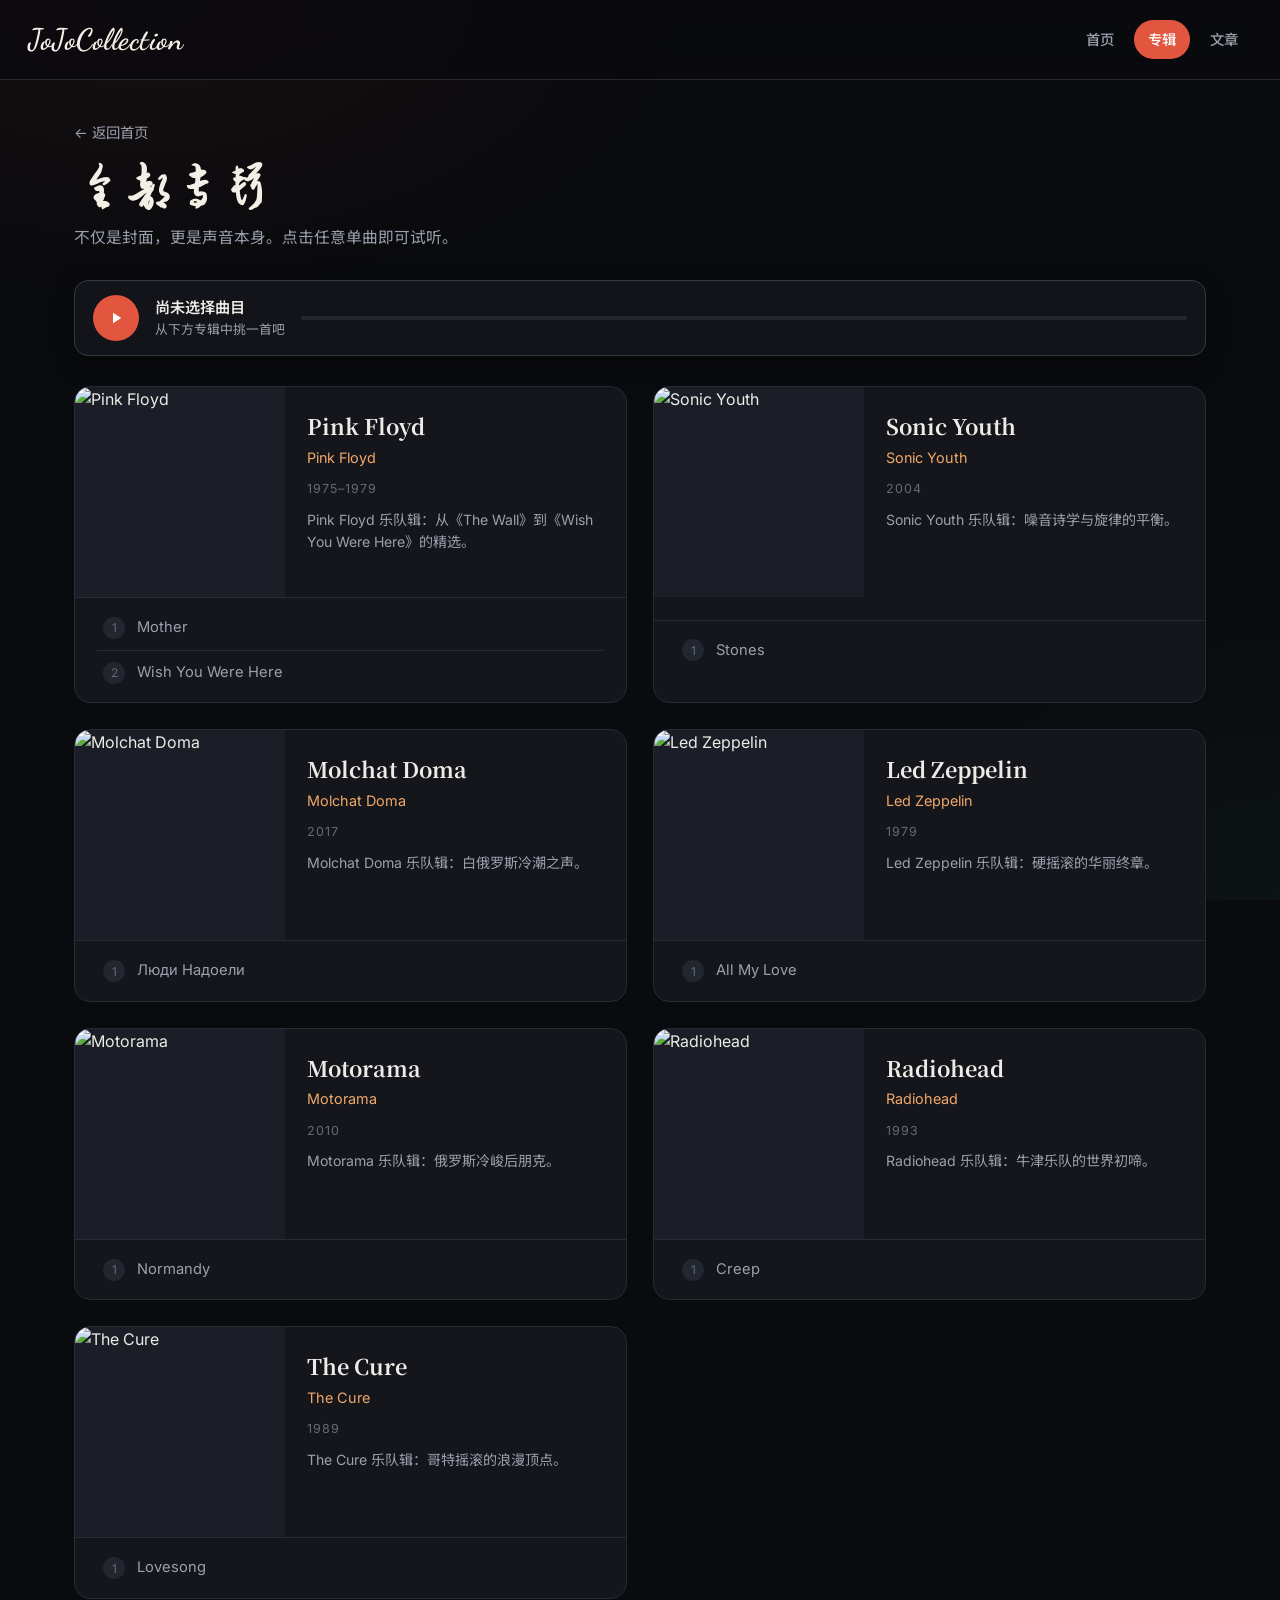
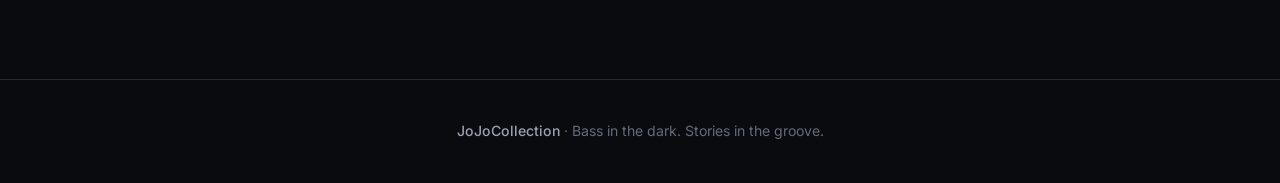
==== albums.html @ 5ac71107 "Add files via upload" ====
<!DOCTYPE html>
<html lang="zh-CN">
<head>
    <meta charset="UTF-8">
    <meta name="viewport" content="width=device-width, initial-scale=1.0">
    <meta name="referrer" content="no-referrer">
    <title>全部专辑 — JoJoCollection</title>
    <link rel="stylesheet" href="style.css">
    <link rel="preconnect" href="https://fonts.googleapis.com">
    <link rel="preconnect" href="https://fonts.gstatic.com" crossorigin>
    <link href="https://fonts.googleapis.com/css2?family=Dancing+Script:wght@700&family=Liu+Jian+Mao+Cao&family=Inter:wght@400;500;600;700&family=Noto+Sans+SC:wght@400;500;700&family=Noto+Serif+SC:wght@400;600;700&display=swap" rel="stylesheet">
</head>
<body>
    <header class="nav">
        <a href="index.html" class="nav__brand">JoJoCollection</a>
        <nav class="nav__links">
            <a href="index.html" class="nav__link">首页</a>
            <a href="albums.html" class="nav__link nav__link--accent">专辑</a>
            <a href="index.html#timeline" class="nav__link">文章</a>
        </nav>
    </header>

    <div class="page">
        <div class="page__head">
            <a class="page__back" href="index.html">← 返回首页</a>
            <h1 class="page__title">全部专辑</h1>
            <p class="page__sub">不仅是封面，更是声音本身。点击任意单曲即可试听。</p>
        </div>

        <div class="albums-page">
            <!-- 嵌入式播放条 -->
            <div class="mini-player" id="mini-player">
                <button class="mini-player__btn" id="mini-btn" aria-label="播放/暂停">
                    <svg class="ic-play" viewBox="0 0 24 24"><path d="M8 5v14l11-7z"/></svg>
                    <svg class="ic-pause" viewBox="0 0 24 24"><path d="M6 5h4v14H6zM14 5h4v14h-4z"/></svg>
                </button>
                <img class="mini-player__cover" id="mini-cover" src="" alt="" style="display:none">
                <div class="mini-player__meta">
                    <div class="mini-player__title" id="mini-title">尚未选择曲目</div>
                    <div class="mini-player__artist" id="mini-artist">从下方专辑中挑一首吧</div>
                </div>
                <div class="mini-player__bar"><div class="mini-player__fill" id="mini-fill"></div></div>
            </div>

            <div class="album-cards" id="album-cards"></div>
        </div>
    </div>

    <footer class="footer">
        <p><b>JoJoCollection</b> · Bass in the dark. Stories in the groove.</p>
    </footer>

    <audio id="audio-player" preload="auto"></audio>

    <script>
        let config = {}, vinylTracks = [];
        let currentId = null, isPlaying = false;

        document.addEventListener('DOMContentLoaded', () => {
            fetch('posts.json').then(r => r.json()).then(data => {
                config = data.config || {};
                vinylTracks = config.vinyl ? config.vinyl.tracks : [];
                renderAlbums();
                bindMiniPlayer();
            });
        });

        // 通过标题在 vinyl 曲目里找到真实 audio 地址
        function findTrackByTitle(title) {
            return vinylTracks.find(t => t.title === title) || null;
        }

        function renderAlbums() {
            const wrap = document.getElementById('album-cards');
            if (!config.albums) return;
            wrap.innerHTML = '';
            config.albums.forEach(album => {
                const card = document.createElement('div');
                card.className = 'album-card';
                const tracksHtml = album.tracks.map((name, i) => {
                    const t = findTrackByTitle(name);
                    const id = t ? t.id : '';
                    return `<div class="track" data-id="${id}" data-title="${name}">
                        <span class="track__num">${i + 1}</span>
                        <span class="track__name">${name}</span>
                        <svg class="track__play" viewBox="0 0 24 24"><path d="M8 5v14l11-7z"/></svg>
                    </div>`;
                }).join('');
                card.innerHTML = `
                    <img class="album-card__art" src="${album.cover}" alt="${album.title}">
                    <div class="album-card__body">
                        <h2 class="album-card__title">${album.title}</h2>
                        <p class="album-card__artist">${album.artist}</p>
                        <p class="album-card__year">${album.year || ''}</p>
                        <p class="album-card__desc">${album.description}</p>
                    </div>
                    <div class="tracklist">${tracksHtml}</div>`;
                // 绑定单曲点击
                card.querySelectorAll('.track').forEach(tr => {
                    tr.addEventListener('click', () => playTrack(tr.dataset.id, tr.dataset.title, album));
                });
                wrap.appendChild(card);
            });
        }

        function playTrack(id, title, album) {
            const track = vinylTracks.find(t => t.id === id);
            if (!track) return; // 找不到真实音源则忽略
            currentId = id;
            const audio = document.getElementById('audio-player');
            audio.src = track.audio;

            const cover = document.getElementById('mini-cover');
            cover.src = album.cover; cover.style.display = 'block';
            document.getElementById('mini-title').textContent = title;
            document.getElementById('mini-artist').textContent = album.artist;

            document.querySelectorAll('.track').forEach(tr =>
                tr.classList.toggle('is-current', tr.dataset.id === id));

            audio.play(); setPlaying(true);
        }

        function bindMiniPlayer() {
            document.getElementById('mini-btn').addEventListener('click', () => {
                if (!currentId) return;
                const audio = document.getElementById('audio-player');
                if (isPlaying) { audio.pause(); setPlaying(false); }
                else { audio.play(); setPlaying(true); }
            });
            const audio = document.getElementById('audio-player');
            audio.addEventListener('ended', () => setPlaying(false));
            audio.addEventListener('timeupdate', () => {
                if (audio.duration) {
                    document.getElementById('mini-fill').style.width =
                        (audio.currentTime / audio.duration * 100) + '%';
                }
            });
        }

        function setPlaying(state) {
            isPlaying = state;
            document.getElementById('mini-player').classList.toggle('is-playing', state);
        }
    </script>
</body>
</html>
---- style.css ----
/* ============================================================
   JoJoCollection — 高级专业深色设计系统
   去掉刺眼黄色，改为近黑中性底 + 低饱和暖橙红点缀
   ============================================================ */

*, *::before, *::after { margin: 0; padding: 0; box-sizing: border-box; }

:root {
  /* 底色：近黑中性，带一丝冷调，显专业 */
  --bg:            #0a0b0e;
  --bg-grad-1:     #0c0e13;
  --bg-grad-2:     #08090c;
  --surface:       #14161c;
  --surface-2:     #1b1e26;
  --surface-3:     #22262f;
  --border:        #262b34;
  --border-strong: #333a46;

  /* 文字 */
  --text:        #ecebe6;
  --text-dim:    #9aa1ad;
  --text-faint:  #646b78;

  /* 点缀色：低饱和暖橙红（rock 能量，但克制高级） */
  --accent:        #e2563f;
  --accent-2:      #f0a868;
  --accent-soft:   rgba(226, 86, 63, 0.14);
  --accent-line:   rgba(226, 86, 63, 0.45);

  /* 暗夜主题专用（文章页切换） */
  --noir:          #5eead4;

  --radius:    16px;
  --radius-sm: 10px;
  --radius-xs: 7px;
  --shadow:      0 18px 50px rgba(0,0,0,0.5);
  --shadow-sm:   0 8px 24px rgba(0,0,0,0.35);
  --maxw: 1180px;

  --font-display: 'Dancing Script', 'Liu Jian Mao Cao', cursive;
  --font-ui:      'Inter', 'Noto Sans SC', system-ui, -apple-system, sans-serif;
  --font-serif:   'Noto Serif SC', Georgia, 'Times New Roman', serif;
  --font-sans:    'Noto Sans SC', 'Inter', system-ui, sans-serif;
}

html { scroll-behavior: smooth; }

body {
  font-family: var(--font-ui);
  background: var(--bg);
  color: var(--text);
  line-height: 1.6;
  overflow-x: hidden;
  -webkit-font-smoothing: antialiased;
  text-rendering: optimizeLegibility;
}

/* 极淡噪点/光晕背景，增加质感而不抢戏 */
body::before {
  content: '';
  position: fixed; inset: 0;
  background:
    radial-gradient(900px 500px at 12% 0%, rgba(226,86,63,0.06), transparent 60%),
    radial-gradient(800px 600px at 100% 100%, rgba(95,234,212,0.04), transparent 55%);
  pointer-events: none; z-index: 0;
}

img { display: block; max-width: 100%; }
a { color: inherit; text-decoration: none; }
button { font-family: inherit; cursor: pointer; }

.wrap { width: 100%; max-width: var(--maxw); margin: 0 auto; padding: 0 24px; }

/* ============================================================
   导航
   ============================================================ */
.nav {
  position: sticky; top: 0; z-index: 100;
  display: flex; align-items: center; justify-content: space-between;
  padding: 16px 28px;
  background: rgba(10,11,14,0.72);
  backdrop-filter: blur(14px);
  border-bottom: 1px solid var(--border);
}
.nav__brand {
  font-family: var(--font-display);
  font-size: 1.85rem; font-weight: 700;
  letter-spacing: 0.5px;
  color: #f3efe6;
  text-shadow: 0 1px 0 rgba(0,0,0,.35);
}
.nav__links { display: flex; gap: 6px; align-items: center; }
.nav__link {
  padding: 8px 14px; border-radius: 999px;
  color: var(--text-dim); font-size: 0.9rem; font-weight: 500;
  transition: color .25s, background .25s;
}
.nav__link:hover { color: var(--text); background: var(--surface); }
.nav__link--accent {
  color: #fff; background: var(--accent);
}
.nav__link--accent:hover { background: #c8462f; color: #fff; }

/* ============================================================
   通用按钮
   ============================================================ */
.btn {
  display: inline-flex; align-items: center; gap: 8px;
  padding: 11px 20px; border-radius: 999px;
  border: 1px solid var(--border-strong);
  background: var(--surface-2); color: var(--text);
  font-size: 0.92rem; font-weight: 500;
  transition: transform .2s, border-color .25s, background .25s;
}
.btn:hover { transform: translateY(-2px); border-color: var(--accent); }
.btn--ghost { background: transparent; }
.btn--accent { background: var(--accent); border-color: var(--accent); color: #fff; }
.btn--accent:hover { background: #c8462f; }

/* ============================================================
   HERO — 耳机圆形播放键 + 文案
   ============================================================ */
.hero {
  position: relative; z-index: 1;
  padding: 70px 24px 40px;
  max-width: var(--maxw); margin: 0 auto;
}
.hero__callout {
  display: flex; align-items: center; gap: 36px;
  flex-wrap: wrap;
  padding: 30px 34px;
  background: linear-gradient(135deg, var(--surface) 0%, var(--bg-grad-1) 100%);
  border: 1px solid var(--border);
  border-radius: 22px;
  box-shadow: var(--shadow);
}

.hero__text { flex: 1 1 360px; min-width: 280px; }
.hero__eyebrow {
  font-size: 0.72rem; letter-spacing: 3px; text-transform: uppercase;
  color: var(--accent); font-weight: 600; margin-bottom: 12px;
}
.hero__headline {
  font-family: var(--font-serif);
  font-size: clamp(1.5rem, 3.4vw, 2.4rem);
  line-height: 1.25; font-weight: 700; color: var(--text);
  margin-bottom: 14px;
}
.hero__now {
  font-size: 0.92rem; color: var(--text-dim);
}
.hero__now b { color: var(--text); font-weight: 600; }

/* ============================================================
   舞台：咬合齿轮（大齿轮内圈封面 + 被带动的小齿轮）+ 当前曲目
   ============================================================ */
.stage {
  display: flex; flex-direction: column; align-items: center; gap: 30px;
  margin-top: 48px;
}
.gear-wrap {
  position: relative; width: 300px; height: 300px; flex: 0 0 auto;
  cursor: pointer;
}
.gear { position: absolute; overflow: visible; }
.gear--main { inset: 0; width: 100%; height: 100%; }
.gear--mini {
  right: -40px; bottom: -40px; width: 110px; height: 110px;
  filter: drop-shadow(0 8px 18px rgba(0,0,0,.5));
}
.gear__disk { fill: #16171c; stroke: #2b2d35; stroke-width: 2; }
.gear__teeth { fill: #1d1f26; stroke: var(--accent); stroke-width: 2.5; stroke-linejoin: round; }
.gear__rim { fill: #0e0f12; stroke: #2b2d35; stroke-width: 1.5; }
.gear__cover {
  position: absolute; top: 50%; left: 50%; transform: translate(-50%,-50%);
  width: 196px; height: 196px; border-radius: 50%; object-fit: cover;
  box-shadow: inset 0 0 14px rgba(0,0,0,.65), 0 0 0 3px #141518, 0 0 0 5px #2b2d35;
  pointer-events: none;
  background: var(--surface-2);
}
.gear--main.is-spinning { animation: spin 9s linear infinite; }
.gear--mini.is-spinning { animation: spin-rev 6s linear infinite; }
@keyframes spin { to { transform: rotate(360deg); } }
@keyframes spin-rev { to { transform: rotate(-360deg); } }

.stage__controls { display: flex; align-items: center; gap: 18px; max-width: 460px; }
.play-mini {
  flex: 0 0 auto; width: 54px; height: 54px; border-radius: 50%;
  border: 1px solid var(--border-strong); background: var(--surface);
  color: var(--accent); display: grid; place-items: center; cursor: pointer;
  transition: transform .2s, box-shadow .2s, background .2s;
}
.play-mini:hover { transform: scale(1.05); box-shadow: 0 8px 22px rgba(226,86,63,.22); }
.play-mini svg { width: 20px; height: 20px; fill: currentColor; }
.play-mini.is-playing { box-shadow: 0 0 0 4px var(--accent-soft); }
.play-mini .icon-pause { display: none; }
.play-mini.is-playing .icon-play { display: none; }
.play-mini.is-playing .icon-pause { display: block; }

.stage__info { min-width: 0; }
.stage__label { font-size: 0.72rem; letter-spacing: 2px; text-transform: uppercase; color: var(--text-faint); margin-bottom: 8px; }
.stage__title { font-family: var(--font-serif); font-size: 1.7rem; font-weight: 700; margin-bottom: 6px; }
.stage__artist { color: var(--accent-2); font-size: 1rem; margin-bottom: 18px; }
.stage__meta { font-size: 0.85rem; color: var(--text-dim); }

/* ============================================================
   专辑缩略图条
   ============================================================ */
.album-strip { margin-top: 56px; }
.section-head { display: flex; align-items: baseline; justify-content: space-between; margin-bottom: 22px; flex-wrap: wrap; gap: 12px; }
.section-title {
  font-family: var(--font-display);
  font-size: 2.4rem; font-weight: 700;
  color: #f3efe6;
  text-shadow: 0 1px 0 rgba(0,0,0,.35);
}
.section-sub { color: var(--text-dim); font-size: 0.9rem; }

.album-grid {
  display: grid; grid-template-columns: repeat(4, 1fr); gap: 16px;
}
@media (min-width: 720px) { .album-grid { grid-template-columns: repeat(8, 1fr); } }
.album-thumb {
  position: relative; aspect-ratio: 1; border-radius: var(--radius-sm);
  overflow: hidden; cursor: pointer; border: 1px solid var(--border);
  background: var(--surface-2);
  transition: transform .25s, border-color .25s, box-shadow .25s;
}
.album-thumb img { width: 100%; height: 100%; object-fit: cover; transition: transform .4s; }
.album-thumb:hover { transform: translateY(-4px); border-color: var(--accent); box-shadow: var(--shadow-sm); }
.album-thumb:hover img { transform: scale(1.06); }
.album-thumb.is-active { border-color: var(--accent); box-shadow: 0 0 0 2px var(--accent-soft), 0 10px 26px rgba(226,86,63,.3); }
.album-thumb.is-active::after {
  content: '♪'; position: absolute; top: 6px; left: 8px;
  color: var(--accent); font-size: 0.9rem; text-shadow: 0 1px 3px #000;
}
.more-link {
  display: flex; align-items: center; justify-content: flex-end; gap: 8px; width: 100%;
  margin-top: 22px;
  color: var(--accent); font-weight: 600; font-size: 0.95rem;
  transition: gap .2s;
}
.more-link:hover { gap: 14px; }

/* ============================================================
   合集 Bento
   ============================================================ */
.collections { position: relative; z-index: 1; padding: 80px 24px; max-width: var(--maxw); margin: 0 auto; }
.bento {
  display: grid; grid-template-columns: repeat(2, 1fr);
  grid-auto-rows: 190px; gap: 16px; grid-auto-flow: dense;
}
@media (min-width: 760px) { .bento { grid-template-columns: repeat(4, 1fr); grid-auto-rows: 240px; } }
.bento__item {
  position: relative; border-radius: var(--radius); overflow: hidden;
  cursor: pointer; border: 1px solid var(--border); background: var(--surface);
  transition: transform .3s, border-color .3s, box-shadow .3s;
}
.bento__item:hover { transform: translateY(-5px); border-color: var(--accent); box-shadow: var(--shadow); }
.bento__item.is-wide { grid-column: span 2; }
.bento__item.is-tall { grid-row: span 2; }
.bento__cover { width: 100%; height: 100%; object-fit: cover; transition: transform .6s; background: var(--surface-2); }
.bento__item:hover .bento__cover { transform: scale(1.08); }
.bento__overlay {
  position: absolute; inset: 0; display: flex; flex-direction: column; justify-content: flex-end;
  padding: 20px; background: linear-gradient(180deg, transparent 30%, rgba(0,0,0,.82));
}
.bento__title { font-family: var(--font-serif); font-size: 1.25rem; font-weight: 700; margin-bottom: 4px; }
.bento__desc { font-size: 0.85rem; color: var(--text-dim); line-height: 1.45; }

/* ============================================================
   时间流
   ============================================================ */
.timeline { position: relative; z-index: 1; padding: 20px 24px 90px; max-width: var(--maxw); margin: 0 auto; }
.timeline__bar { display: flex; align-items: center; gap: 10px; flex-wrap: wrap; }
.sort { display: inline-flex; border: 1px solid var(--border); border-radius: 999px; overflow: hidden; }
.sort button {
  padding: 8px 16px; background: transparent; border: none; color: var(--text-dim);
  font-size: 0.85rem; transition: background .2s, color .2s;
}
.sort button.is-active { background: var(--accent); color: #fff; }
.timeline__list { margin-top: 26px; display: flex; flex-direction: column; gap: 14px; }
.tl-card {
  display: grid; grid-template-columns: 120px 1fr; gap: 20px; align-items: center;
  background: var(--surface); border: 1px solid var(--border); border-left: 3px solid var(--accent);
  border-radius: var(--radius-sm); padding: 18px 22px; cursor: pointer;
  transition: transform .25s, background .25s, border-color .25s;
}
.tl-card:hover { transform: translateX(6px); background: var(--surface-2); border-left-color: var(--accent-2); }
.tl-card__cover { width: 120px; height: 80px; object-fit: cover; border-radius: var(--radius-xs); background: var(--surface-2); }
.tl-card__date { font-size: 0.78rem; color: var(--accent); margin-bottom: 6px; letter-spacing: .5px; }
.tl-card__title { font-family: var(--font-serif); font-size: 1.12rem; font-weight: 700; margin-bottom: 6px; line-height: 1.35; }
.tl-card__excerpt { font-size: 0.88rem; color: var(--text-dim); line-height: 1.55;
  display: -webkit-box; -webkit-line-clamp: 2; -webkit-box-orient: vertical; overflow: hidden; }
@media (max-width: 600px) {
  .tl-card { grid-template-columns: 1fr; }
  .tl-card__cover { width: 100%; height: 150px; }
}

/* ============================================================
   页脚
   ============================================================ */
.footer {
  position: relative; z-index: 1; text-align: center; padding: 40px 24px;
  border-top: 1px solid var(--border); color: var(--text-faint); font-size: 0.88rem;
}
.footer b { color: var(--text-dim); font-weight: 500; }

/* ============================================================
   通用页面外壳（专辑页 / 文章页）
   ============================================================ */
.page { position: relative; z-index: 1; min-height: 100vh; }
.page__head { max-width: var(--maxw); margin: 0 auto; padding: 40px 24px 10px; }
.page__back {
  display: inline-flex; align-items: center; gap: 8px; color: var(--text-dim);
  font-size: 0.9rem; margin-bottom: 18px; transition: color .2s, gap .2s;
}
.page__back:hover { color: var(--accent); gap: 12px; }
.page__title {
  font-family: var(--font-display); font-size: 3rem; font-weight: 700; line-height: 1.1;
  color: #f3efe6;
  text-shadow: 0 1px 0 rgba(0,0,0,.35);
}
.page__sub { color: var(--text-dim); margin-top: 10px; font-size: 0.98rem; max-width: 640px; }

/* ============================================================
   专辑页
   ============================================================ */
.albums-page { max-width: var(--maxw); margin: 0 auto; padding: 20px 24px 80px; }
/* 嵌入式播放条 */
.mini-player {
  position: sticky; top: 76px; z-index: 50;
  display: flex; align-items: center; gap: 16px;
  padding: 14px 18px; margin-bottom: 30px;
  background: rgba(20,22,28,0.9); backdrop-filter: blur(12px);
  border: 1px solid var(--border-strong); border-radius: 14px; box-shadow: var(--shadow-sm);
}
.mini-player__btn {
  width: 46px; height: 46px; flex: 0 0 auto; border-radius: 50%; border: none;
  background: var(--accent); color: #fff; display: grid; place-items: center; transition: transform .2s, background .2s;
}
.mini-player__btn:hover { transform: scale(1.06); background: #c8462f; }
.mini-player__btn svg { width: 18px; height: 18px; fill: #fff; }
.mini-player.is-playing .mini-player__btn .ic-play { display: none; }
.mini-player:not(.is-playing) .mini-player__btn .ic-pause { display: none; }
.mini-player__cover { width: 46px; height: 46px; border-radius: 8px; object-fit: cover; flex: 0 0 auto; background: var(--surface-2); }
.mini-player__meta { min-width: 0; }
.mini-player__title { font-weight: 600; font-size: 0.95rem; white-space: nowrap; overflow: hidden; text-overflow: ellipsis; }
.mini-player__artist { font-size: 0.8rem; color: var(--text-dim); }
.mini-player__bar { flex: 1; height: 4px; border-radius: 4px; background: var(--surface-3); overflow: hidden; min-width: 60px; }
.mini-player__fill { height: 100%; width: 0; background: var(--accent); transition: width .15s linear; }
.mini-player__empty { color: var(--text-faint); font-size: 0.9rem; }

.album-cards { display: grid; grid-template-columns: 1fr; gap: 26px; }
@media (min-width: 760px) { .album-cards { grid-template-columns: repeat(2, 1fr); } }
.album-card {
  display: grid; grid-template-columns: 210px 1fr; gap: 0; align-items: start;
  grid-template-areas:
    "cover body"
    "tracks tracks";
  background: var(--surface); border: 1px solid var(--border); border-radius: var(--radius); overflow: hidden;
  transition: border-color .3s, transform .3s, box-shadow .3s;
}
.album-card:hover { border-color: var(--accent); transform: translateY(-3px); box-shadow: var(--shadow-sm); }
@media (max-width: 560px) { .album-card { grid-template-columns: 1fr; grid-template-areas: "cover" "body" "tracks"; } }
.album-card__art { grid-area: cover; width: 210px; height: 210px; aspect-ratio: 1; object-fit: cover; background: var(--surface-2); }
.album-card__body { grid-area: body; padding: 22px; display: flex; flex-direction: column; }
.album-card__title { font-family: var(--font-serif); font-size: 1.35rem; font-weight: 700; }
.album-card__artist { color: var(--accent-2); font-size: 0.9rem; margin: 2px 0 10px; }
.album-card__year { font-size: 0.78rem; color: var(--text-faint); margin-bottom: 10px; letter-spacing: 1px; }
.album-card__desc { font-size: 0.88rem; color: var(--text-dim); line-height: 1.55; margin-bottom: 16px; }
.tracklist { grid-area: tracks; border-top: 1px solid var(--border); padding: 8px 22px; }
.track {
  display: flex; align-items: center; gap: 12px; padding: 10px 6px;
  border-bottom: 1px solid var(--border); cursor: pointer;
  transition: background .2s, padding-left .2s; color: var(--text-dim);
}
.track:last-child { border-bottom: none; }
.track:hover { background: var(--surface-2); padding-left: 12px; color: var(--text); }
.track.is-current { color: var(--text); }
.track__num { width: 22px; height: 22px; flex: 0 0 auto; border-radius: 50%; display: grid; place-items: center;
  background: var(--surface-3); font-size: 0.75rem; color: var(--text-faint); }
.track.is-current .track__num { background: var(--accent); color: #fff; }
.track__name { flex: 1; font-size: 0.92rem; }
.track__play { width: 16px; height: 16px; fill: var(--accent); opacity: 0; transition: opacity .2s; }
.track:hover .track__play { opacity: 1; }

/* ============================================================
   文章页
   ============================================================ */
.article-page { max-width: 820px; margin: 0 auto; padding: 30px 24px 100px; }
.article-cover { width: 100%; height: 360px; object-fit: cover; border-radius: var(--radius); margin-bottom: 26px; box-shadow: var(--shadow-sm); background: var(--surface-2); }
.article-title { font-family: var(--font-serif); font-size: clamp(1.8rem, 4vw, 2.6rem); line-height: 1.25; font-weight: 700; margin-bottom: 16px; }
.article-meta { display: flex; align-items: center; gap: 14px; flex-wrap: wrap; color: var(--text-dim); font-size: 0.88rem; margin-bottom: 22px; }
.article-tags { display: flex; gap: 8px; flex-wrap: wrap; }
.tag { background: var(--surface-2); border: 1px solid var(--border); padding: 4px 12px; border-radius: 999px; font-size: 0.78rem; color: var(--text-dim); }

/* 排版风格切换下拉 */
.style-switch { position: relative; margin: 0 0 30px auto; width: max-content; }
.style-switch__btn {
  display: inline-flex; align-items: center; gap: 10px;
  padding: 10px 16px; border-radius: 999px; border: 1px solid var(--border-strong);
  background: var(--surface); color: var(--text); font-size: 0.88rem; transition: border-color .2s;
}
.style-switch__btn:hover { border-color: var(--accent); }
.style-switch__btn svg { width: 16px; height: 16px; stroke: var(--text-dim); fill: none; stroke-width: 1.6; }
.style-switch__menu {
  position: absolute; right: 0; top: calc(100% + 8px); z-index: 30;
  min-width: 220px; background: var(--surface); border: 1px solid var(--border-strong);
  border-radius: 14px; padding: 8px; box-shadow: var(--shadow); display: none;
}
.style-switch.is-open .style-switch__menu { display: block; }
.style-switch__opt {
  display: flex; align-items: center; gap: 12px; width: 100%; text-align: left;
  padding: 11px 12px; border-radius: 10px; border: none; background: transparent; color: var(--text); font-size: 0.9rem;
  transition: background .2s;
}
.style-switch__opt:hover { background: var(--surface-2); }
.style-switch__opt.is-active { color: var(--accent); }
.style-switch__opt small { display: block; color: var(--text-faint); font-size: 0.74rem; margin-top: 2px; }
.style-switch__swatch { width: 26px; height: 26px; border-radius: 7px; flex: 0 0 auto; border: 1px solid var(--border); }

/* 文章正文基座 */
.article-body { font-family: var(--font-serif); }
.article-body > * { margin-bottom: 1.25em; }
.article-body h1, .article-body h2, .article-body h3 { font-family: var(--font-serif); font-weight: 700; line-height: 1.3; }
.article-body h1 { font-size: 1.9rem; margin-top: 2em; }
.article-body h2 { font-size: 1.5rem; margin-top: 1.8em; }
.article-body h3 { font-size: 1.2rem; margin-top: 1.5em; }
.article-body p { line-height: 1.9; }
.article-body a { color: var(--accent); text-decoration: underline; text-underline-offset: 3px; }
.article-body img { border-radius: 12px; margin: 1.5em 0; box-shadow: var(--shadow-sm); }
.article-body blockquote {
  border-left: 3px solid var(--accent); padding: 6px 0 6px 20px; margin: 1.6em 0;
  color: var(--text-dim); font-style: italic; background: var(--accent-soft); border-radius: 0 10px 10px 0;
}
.article-body ul, .article-body ol { padding-left: 1.6em; line-height: 1.8; }
.article-body li { margin-bottom: 0.5em; }
.article-body hr { border: none; border-top: 1px solid var(--border); margin: 2em 0; }
.article-body code { font-family: 'JetBrains Mono', ui-monospace, monospace; background: var(--surface-2);
  padding: 0.15em 0.45em; border-radius: 6px; font-size: 0.86em; color: var(--accent-2); }
.article-body pre { background: #0d0f13; border: 1px solid var(--border); border-radius: 12px; padding: 18px; overflow-x: auto; }
.article-body pre code { background: none; padding: 0; color: #cdd3df; }
.article-body table { width: 100%; border-collapse: collapse; font-size: 0.92rem; }
.article-body th, .article-body td { border: 1px solid var(--border); padding: 10px 12px; text-align: left; }
.article-body th { background: var(--surface-2); font-weight: 600; }
.article-body strong { color: var(--text); }

/* ---- 主题 1：经典 Classic ---- */
.md-classic { font-size: 1.06rem; color: var(--text); }
.md-classic h1, .md-classic h2 { color: var(--accent); }
.md-classic h3 { color: var(--text); }
.md-classic blockquote { border-left-color: var(--accent); }

/* ---- 主题 2：暗夜 Noir ---- */
.md-noir { --accent: var(--noir); font-size: 1.06rem; color: #dfe7e6; }
.md-noir h1, .md-noir h2, .md-noir h3 { color: var(--noir); text-shadow: 0 0 18px rgba(95,234,212,0.35); }
.md-noir a { color: var(--noir); }
.md-noir blockquote { border-left-color: var(--noir); background: rgba(95,234,212,0.08); }
.md-noir code { color: var(--noir); }
.md-noir strong { color: #fff; }

/* ---- 主题 3：杂志 Magazine ---- */
.md-magazine { font-size: 1.08rem; color: #e7e4dd; }
.md-magazine > p:first-of-type::first-letter {
  float: left; font-family: var(--font-display); font-size: 4.2rem; line-height: 0.8;
  padding: 6px 14px 0 0; color: var(--accent); font-weight: 700;
}
.md-magazine h2 { text-align: center; color: var(--accent); position: relative; padding-bottom: 14px; }
.md-magazine h2::after { content: ''; position: absolute; left: 50%; bottom: 0; transform: translateX(-50%);
  width: 60px; height: 3px; background: var(--accent); border-radius: 3px; }
.md-magazine blockquote { font-size: 1.18rem; text-align: center; border: none; background: none; padding: 1em 0; color: var(--text); }
.md-magazine blockquote::before { content: '“'; display: block; font-family: var(--font-display); font-size: 3rem; color: var(--accent); line-height: 0.5; }

/* ---- 主题 4：极简 Minimal ---- */
.md-minimal { font-family: var(--font-sans); font-size: 1.02rem; color: #d7d9de; line-height: 1.85; }
.md-minimal h1, .md-minimal h2, .md-minimal h3 { color: #f3f4f6; font-weight: 600; letter-spacing: 0.2px; }
.md-minimal h2 { border-bottom: 1px solid var(--border); padding-bottom: 0.4em; }
.md-minimal a { color: var(--text); text-decoration: underline; }
.md-minimal blockquote { border-left: 2px solid var(--border-strong); background: none; color: var(--text-dim); font-style: normal; }
.md-minimal code { color: var(--text-dim); }

/* ============================================================
   文内自定义音频播放器
   ============================================================ */
.audio-player {
  display: flex; align-items: center; gap: 14px;
  padding: 14px 16px; margin: 1.6em 0;
  background: var(--surface); border: 1px solid var(--border); border-radius: 14px;
}
.audio-player__btn {
  width: 44px; height: 44px; flex: 0 0 auto; border-radius: 50%; border: none;
  background: var(--accent); color: #fff; display: grid; place-items: center; transition: transform .2s, background .2s;
}
.audio-player__btn:hover { transform: scale(1.05); background: #c8462f; }
.audio-player__btn svg { width: 16px; height: 16px; fill: #fff; }
.audio-player.is-playing .audio-player__btn .ic-play { display: none; }
.audio-player:not(.is-playing) .audio-player__btn .ic-pause { display: none; }
.audio-player__main { flex: 1; min-width: 0; }
.audio-player__title { font-size: 0.85rem; color: var(--text-dim); margin-bottom: 8px; white-space: nowrap; overflow: hidden; text-overflow: ellipsis; }
.audio-player__bar { height: 5px; border-radius: 5px; background: var(--surface-3); cursor: pointer; position: relative; }
.audio-player__fill { height: 100%; width: 0; border-radius: 5px; background: linear-gradient(90deg, var(--accent), var(--accent-2)); }
.audio-player__time { font-size: 0.76rem; color: var(--text-faint); margin-top: 6px; font-variant-numeric: tabular-nums; }

/* 修复：兜底原生 audio（无 controls 时隐藏） */
article-body audio, .article-body audio { /* 被 JS 替换为自定义控件 */ }

/* ============================================================
   响应式
   ============================================================ */
@media (max-width: 640px) {
  .hero__callout { flex-direction: column; text-align: center; gap: 22px; padding: 26px; }
  .hero__text { text-align: center; }
  .stage { gap: 28px; }
  .gear-wrap { width: 230px; height: 230px; }
  .gear__cover { width: 150px; height: 150px; }
  .gear--mini { width: 78px; height: 78px; right: -27px; bottom: -27px; }
  .page__title { font-size: 2.2rem; }
  .album-card__art { width: 100%; height: auto; }
}
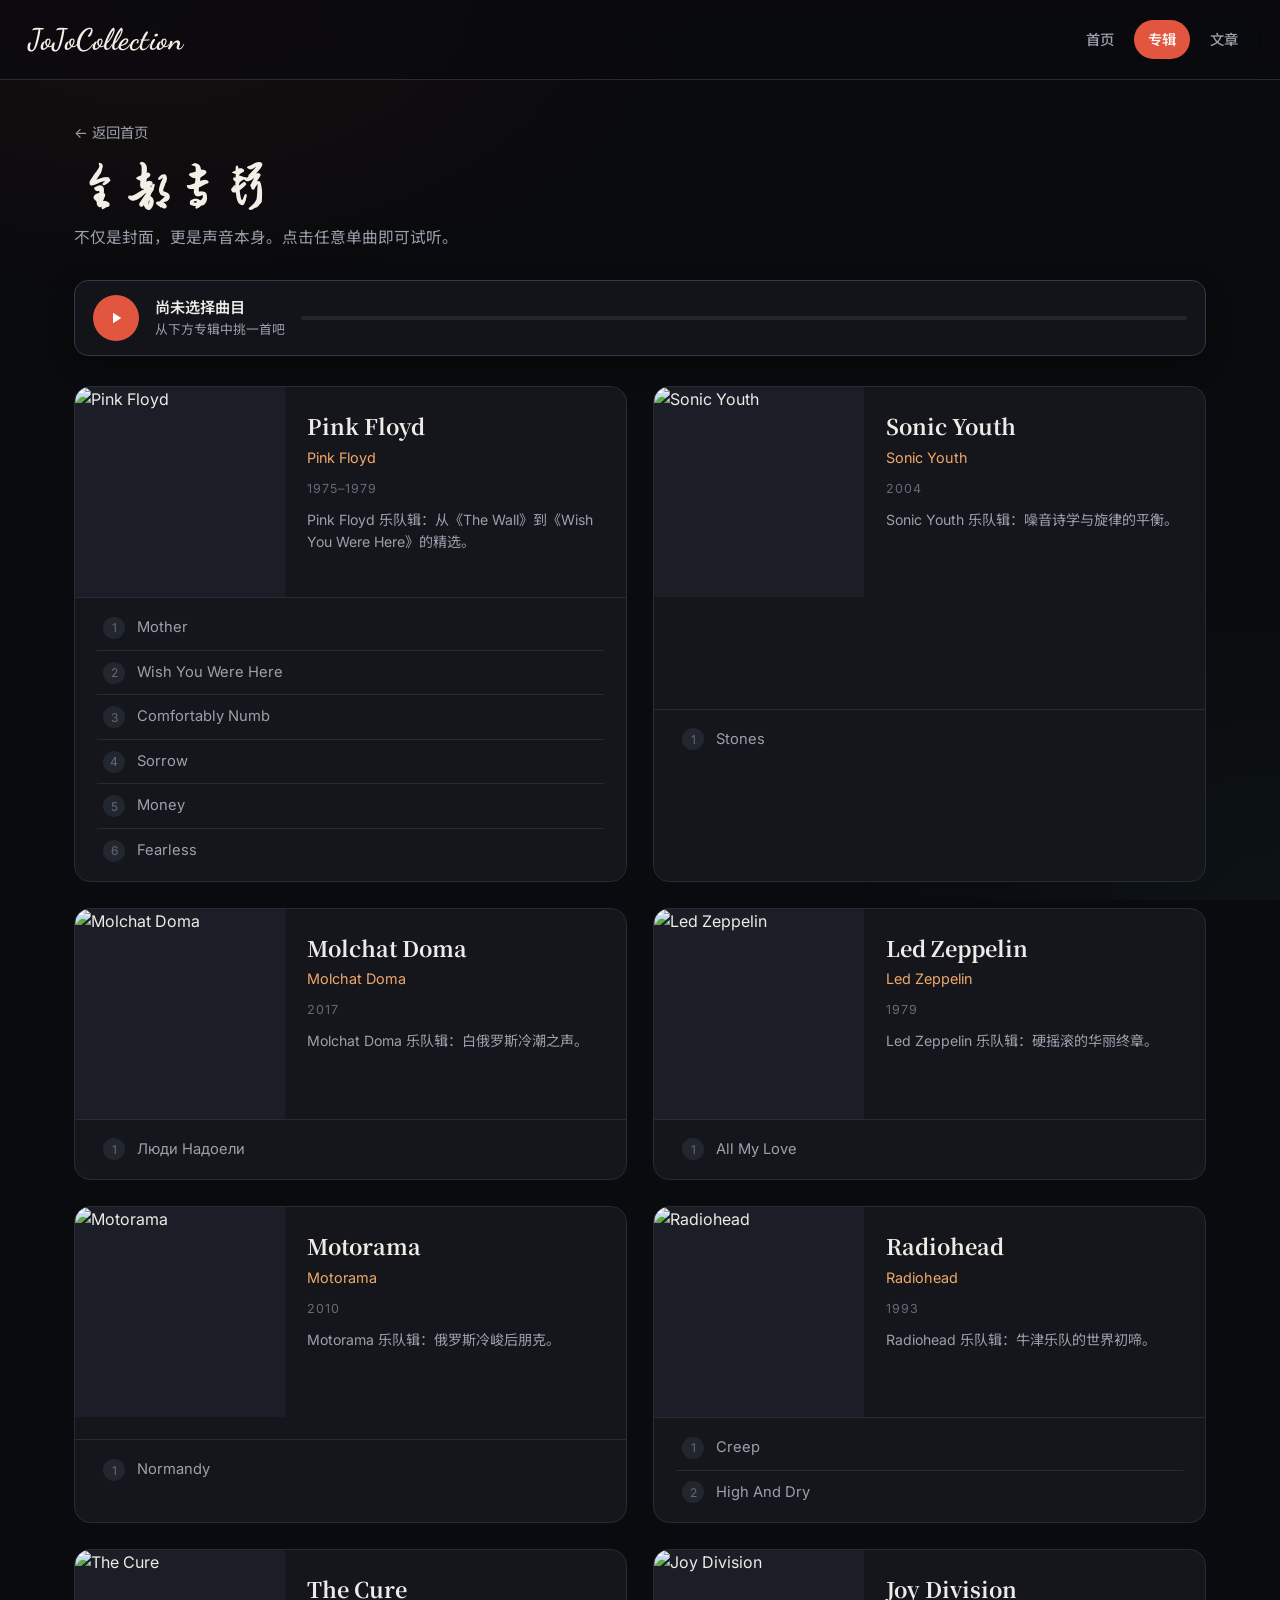
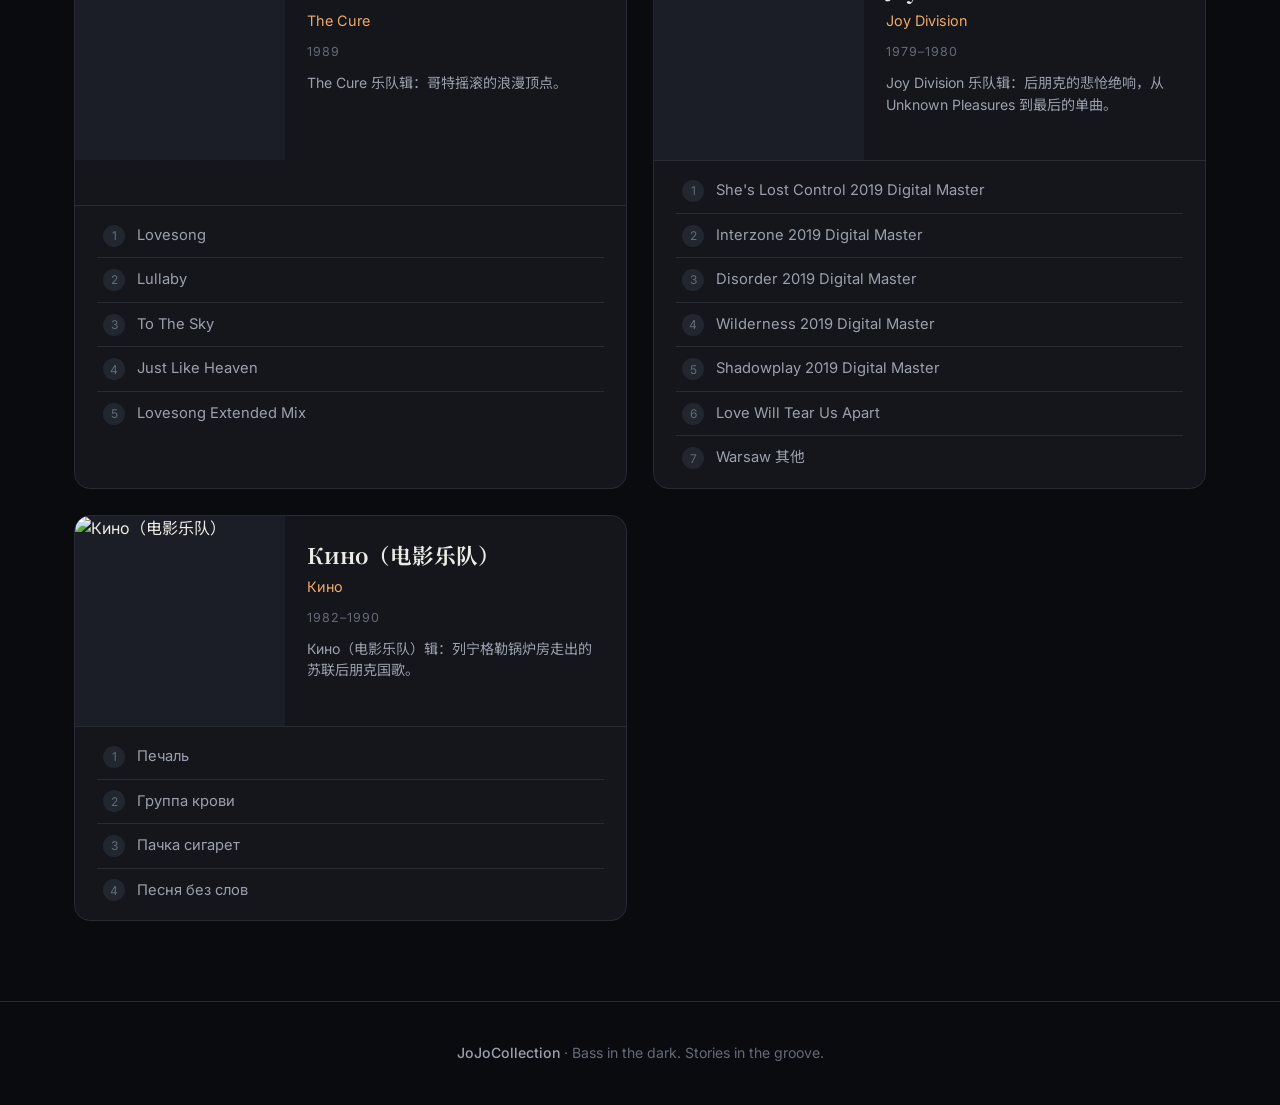
==== commit 5e85abe1: "Add files via upload" ====
--- a/albums.html
+++ b/albums.html
@@ -87,7 +87,9 @@
                     </div>`;
                 }).join('');
                 card.innerHTML = `
-                    <img class="album-card__art" src="${album.cover}" alt="${album.title}">
+                    <div class="album-card__cover">
+                        <img class="album-card__art" src="${album.cover}" alt="${album.title}">
+                    </div>
                     <div class="album-card__body">
                         <h2 class="album-card__title">${album.title}</h2>
                         <p class="album-card__artist">${album.artist}</p>
--- a/style.css
+++ b/style.css
@@ -30,6 +30,10 @@
   /* 暗夜主题专用（文章页切换） */
   --noir:          #5eead4;
 
+  /* 蓝色（文章时间流悬浮高亮） */
+  --blue:        #5b9dff;
+  --blue-soft:   rgba(91, 157, 255, 0.16);
+
   --radius:    16px;
   --radius-sm: 10px;
   --radius-xs: 7px;
@@ -137,17 +141,17 @@
 
 .hero__text { flex: 1 1 360px; min-width: 280px; }
 .hero__eyebrow {
-  font-size: 0.72rem; letter-spacing: 3px; text-transform: uppercase;
-  color: var(--accent); font-weight: 600; margin-bottom: 12px;
+  font-size: 0.68rem; letter-spacing: 3px; text-transform: uppercase;
+  color: var(--accent); font-weight: 600; margin-bottom: 10px;
 }
 .hero__headline {
   font-family: var(--font-serif);
-  font-size: clamp(1.5rem, 3.4vw, 2.4rem);
+  font-size: clamp(1.4rem, 3vw, 2.1rem);
   line-height: 1.25; font-weight: 700; color: var(--text);
-  margin-bottom: 14px;
+  margin-bottom: 12px;
 }
 .hero__now {
-  font-size: 0.92rem; color: var(--text-dim);
+  font-size: 0.86rem; color: var(--text-dim);
 }
 .hero__now b { color: var(--text); font-weight: 600; }
 
@@ -168,9 +172,16 @@
   right: -40px; bottom: -40px; width: 110px; height: 110px;
   filter: drop-shadow(0 8px 18px rgba(0,0,0,.5));
 }
-.gear__disk { fill: #16171c; stroke: #2b2d35; stroke-width: 2; }
+.gear__disk { fill: #16171c; stroke: none; }
 .gear__teeth { fill: #1d1f26; stroke: var(--accent); stroke-width: 2.5; stroke-linejoin: round; }
 .gear__rim { fill: #0e0f12; stroke: #2b2d35; stroke-width: 1.5; }
+.gear__hole {
+  position: absolute; top: 50%; left: 50%; transform: translate(-50%,-50%);
+  width: 18px; height: 18px; border-radius: 50%;
+  background: radial-gradient(circle at 50% 45%, #0a0b0e 0%, #14161c 72%);
+  box-shadow: inset 0 0 3px rgba(0,0,0,.9), 0 0 0 1.5px #2b2d35;
+  pointer-events: none; z-index: 3;
+}
 .gear__cover {
   position: absolute; top: 50%; left: 50%; transform: translate(-50%,-50%);
   width: 196px; height: 196px; border-radius: 50%; object-fit: cover;
@@ -247,19 +258,19 @@
    ============================================================ */
 .collections { position: relative; z-index: 1; padding: 80px 24px; max-width: var(--maxw); margin: 0 auto; }
 .bento {
-  display: grid; grid-template-columns: repeat(2, 1fr);
-  grid-auto-rows: 190px; gap: 16px; grid-auto-flow: dense;
-}
-@media (min-width: 760px) { .bento { grid-template-columns: repeat(4, 1fr); grid-auto-rows: 240px; } }
+  column-count: 2; column-gap: 16px;
+}
+@media (min-width: 1400px) { .bento { column-count: 3; } }
 .bento__item {
   position: relative; border-radius: var(--radius); overflow: hidden;
   cursor: pointer; border: 1px solid var(--border); background: var(--surface);
+  break-inside: avoid; margin-bottom: 16px;
   transition: transform .3s, border-color .3s, box-shadow .3s;
 }
 .bento__item:hover { transform: translateY(-5px); border-color: var(--accent); box-shadow: var(--shadow); }
-.bento__item.is-wide { grid-column: span 2; }
-.bento__item.is-tall { grid-row: span 2; }
-.bento__cover { width: 100%; height: 100%; object-fit: cover; transition: transform .6s; background: var(--surface-2); }
+.bento__item.is-tall .bento__cover { aspect-ratio: 3 / 4; }
+.bento__item.is-wide .bento__cover { aspect-ratio: 4 / 3; }
+.bento__cover { width: 100%; height: auto; display: block; aspect-ratio: 1 / 1; object-fit: cover; transition: transform .6s; background: var(--surface-2); }
 .bento__item:hover .bento__cover { transform: scale(1.08); }
 .bento__overlay {
   position: absolute; inset: 0; display: flex; flex-direction: column; justify-content: flex-end;
@@ -286,7 +297,8 @@
   border-radius: var(--radius-sm); padding: 18px 22px; cursor: pointer;
   transition: transform .25s, background .25s, border-color .25s;
 }
-.tl-card:hover { transform: translateX(6px); background: var(--surface-2); border-left-color: var(--accent-2); }
+.tl-card:hover { transform: translateX(6px); background: var(--surface-2); border-left-color: var(--blue); box-shadow: 0 10px 26px var(--blue-soft); }
+.tl-card:hover .tl-card__date { color: var(--blue); }
 .tl-card__cover { width: 120px; height: 80px; object-fit: cover; border-radius: var(--radius-xs); background: var(--surface-2); }
 .tl-card__date { font-size: 0.78rem; color: var(--accent); margin-bottom: 6px; letter-spacing: .5px; }
 .tl-card__title { font-family: var(--font-serif); font-size: 1.12rem; font-weight: 700; margin-bottom: 6px; line-height: 1.35; }
@@ -363,7 +375,8 @@
 }
 .album-card:hover { border-color: var(--accent); transform: translateY(-3px); box-shadow: var(--shadow-sm); }
 @media (max-width: 560px) { .album-card { grid-template-columns: 1fr; grid-template-areas: "cover" "body" "tracks"; } }
-.album-card__art { grid-area: cover; width: 210px; height: 210px; aspect-ratio: 1; object-fit: cover; background: var(--surface-2); }
+.album-card__cover { grid-area: cover; position: relative; aspect-ratio: 1; overflow: hidden; background: var(--surface-2); }
+.album-card__art { position: absolute; inset: 0; width: 100%; height: 100%; object-fit: cover; }
 .album-card__body { grid-area: body; padding: 22px; display: flex; flex-direction: column; }
 .album-card__title { font-family: var(--font-serif); font-size: 1.35rem; font-weight: 700; }
 .album-card__artist { color: var(--accent-2); font-size: 0.9rem; margin: 2px 0 10px; }
@@ -446,6 +459,34 @@
 .article-body th { background: var(--surface-2); font-weight: 600; }
 .article-body strong { color: var(--text); }
 
+/* ---- 文末上一篇 / 下一篇（仅同合集内） ---- */
+.post-nav {
+  display: flex; gap: 16px; margin-top: 48px; padding-top: 28px;
+  border-top: 1px solid var(--border);
+}
+.post-nav__btn {
+  flex: 1 1 0; display: flex; flex-direction: column; gap: 6px;
+  padding: 16px 18px; border-radius: var(--radius);
+  border: 1px solid var(--border); background: var(--surface);
+  text-decoration: none; color: var(--text);
+  transition: transform .25s, border-color .25s, background .25s;
+}
+.post-nav__btn.post-nav__next { text-align: right; align-items: flex-end; }
+a.post-nav__btn:hover {
+  transform: translateY(-3px); border-color: var(--accent);
+  background: var(--surface-2);
+}
+.post-nav__dir {
+  font-size: 0.78rem; letter-spacing: 1px; color: var(--accent);
+  font-family: var(--font-sans); font-weight: 600;
+}
+.post-nav__title {
+  font-size: 0.95rem; line-height: 1.4; color: var(--text-dim);
+  display: -webkit-box; -webkit-line-clamp: 2; -webkit-box-orient: vertical;
+  overflow: hidden;
+}
+.post-nav__placeholder { visibility: hidden; }
+
 /* ---- 主题 1：经典 Classic ---- */
 .md-classic { font-size: 1.06rem; color: var(--text); }
 .md-classic h1, .md-classic h2 { color: var(--accent); }
@@ -503,18 +544,26 @@
 .audio-player__time { font-size: 0.76rem; color: var(--text-faint); margin-top: 6px; font-variant-numeric: tabular-nums; }
 
 /* 修复：兜底原生 audio（无 controls 时隐藏） */
-article-body audio, .article-body audio { /* 被 JS 替换为自定义控件 */ }
+.article-body audio { display: none; }
 
 /* ============================================================
    响应式
    ============================================================ */
 @media (max-width: 640px) {
-  .hero__callout { flex-direction: column; text-align: center; gap: 22px; padding: 26px; }
-  .hero__text { text-align: center; }
+  .hero__callout { flex-direction: column; text-align: center; gap: 12px; padding: 12px 16px; }
+  .hero__text { text-align: center; flex: 0 0 auto; min-width: 0; }
+  .hero__eyebrow { font-size: 0.55rem; letter-spacing: 2px; margin-bottom: 5px; }
+  .hero__headline { font-size: 1.12rem; line-height: 1.2; margin-bottom: 7px; }
+  .hero__now { font-size: 0.72rem; }
   .stage { gap: 28px; }
   .gear-wrap { width: 230px; height: 230px; }
   .gear__cover { width: 150px; height: 150px; }
+  .gear__hole { width: 14px; height: 14px; }
   .gear--mini { width: 78px; height: 78px; right: -27px; bottom: -27px; }
   .page__title { font-size: 2.2rem; }
-  .album-card__art { width: 100%; height: auto; }
-}
+  .post-nav { flex-direction: column; }
+  .post-nav__btn { padding: 14px 16px; }
+  .post-nav__btn.post-nav__next { text-align: left; align-items: flex-start; }
+  .post-nav__title { -webkit-line-clamp: 3; }
+  .track__play { opacity: 1; }
+}
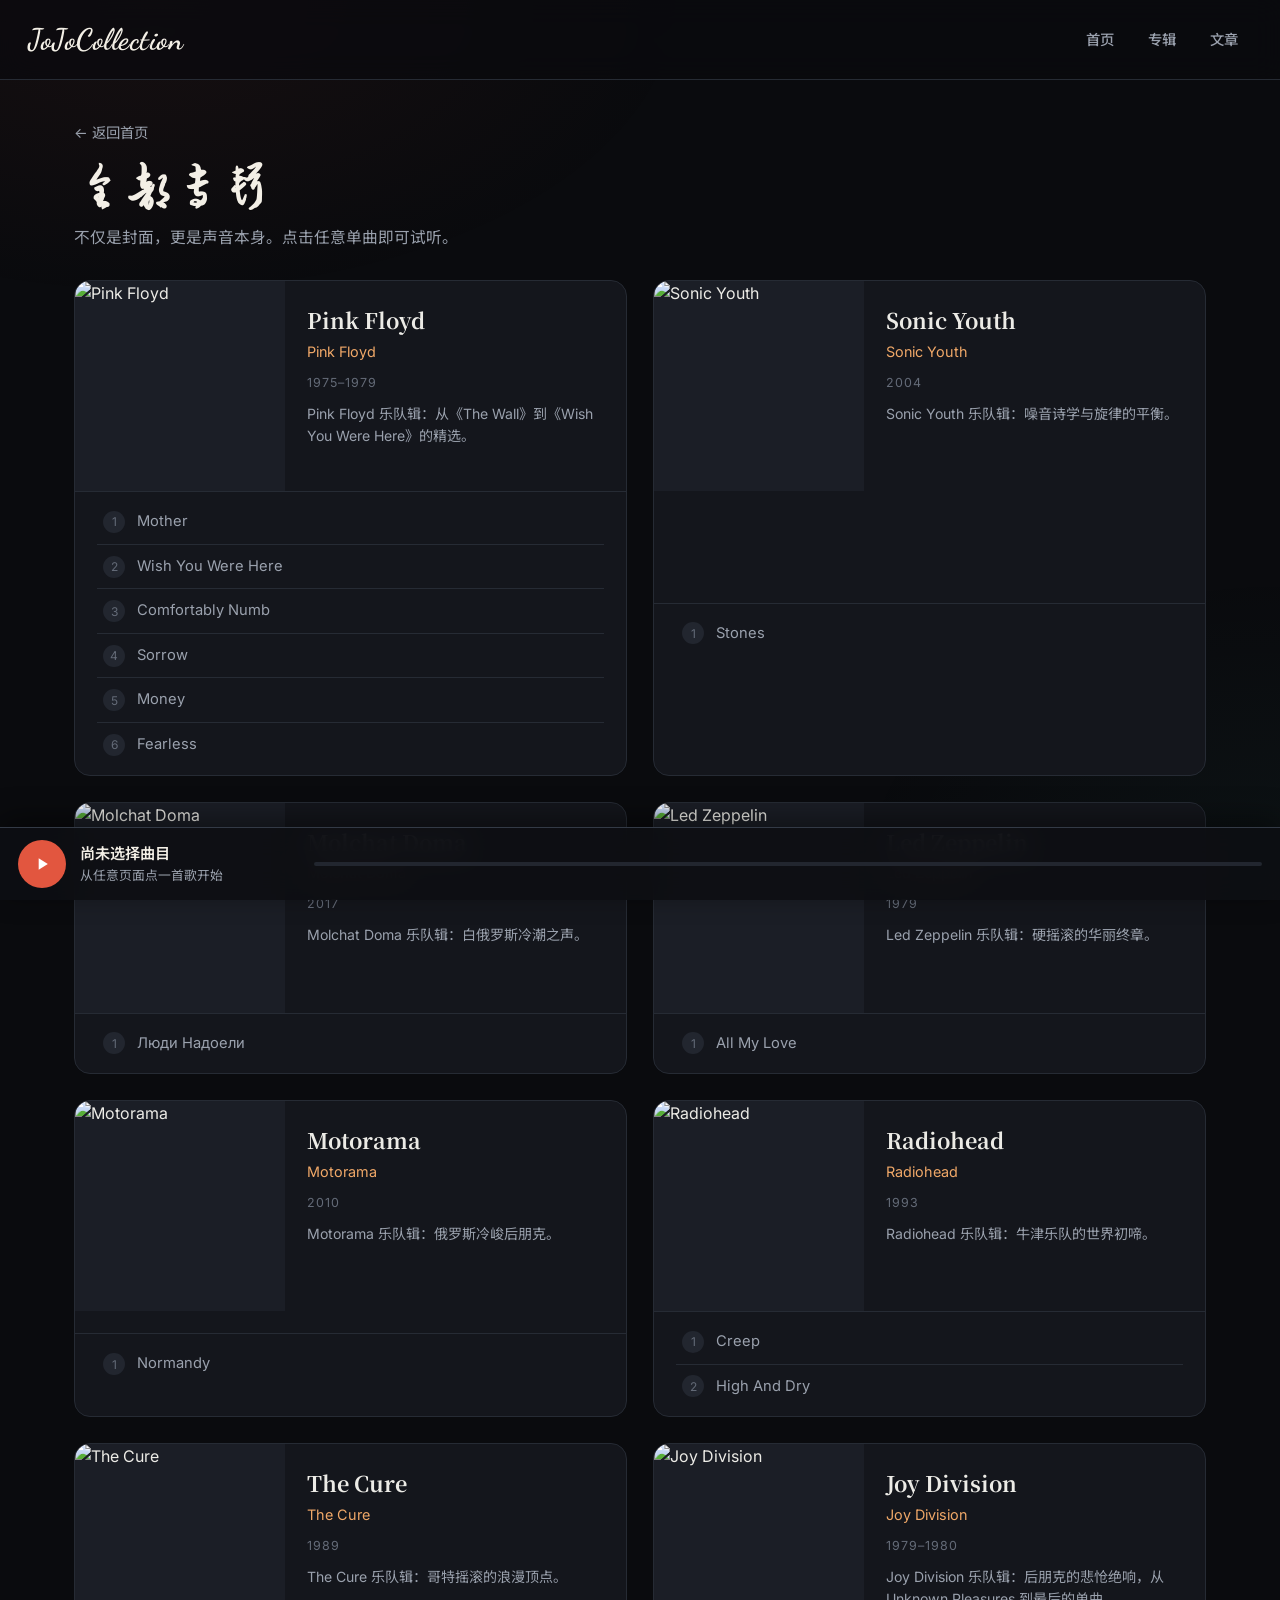
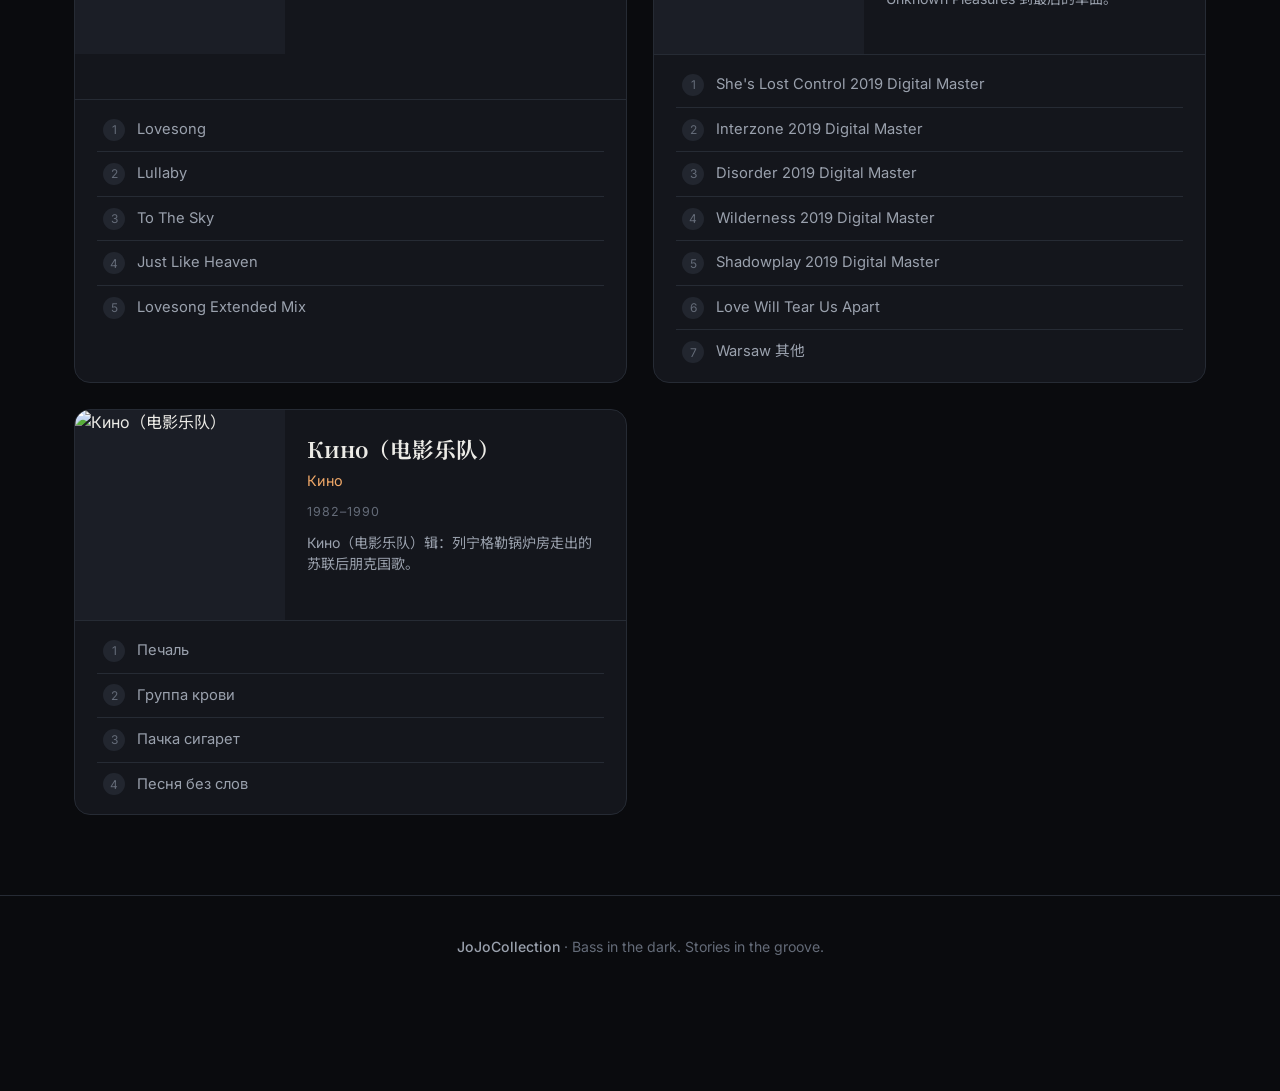
==== commit 3b2b483f: "Add files via upload" ====
--- a/albums.html
+++ b/albums.html
@@ -2,148 +2,13 @@
 <html lang="zh-CN">
 <head>
     <meta charset="UTF-8">
+    <meta http-equiv="refresh" content="0; url=app.html#/albums">
     <meta name="viewport" content="width=device-width, initial-scale=1.0">
-    <meta name="referrer" content="no-referrer">
-    <title>全部专辑 — JoJoCollection</title>
-    <link rel="stylesheet" href="style.css">
-    <link rel="preconnect" href="https://fonts.googleapis.com">
-    <link rel="preconnect" href="https://fonts.gstatic.com" crossorigin>
-    <link href="https://fonts.googleapis.com/css2?family=Dancing+Script:wght@700&family=Liu+Jian+Mao+Cao&family=Inter:wght@400;500;600;700&family=Noto+Sans+SC:wght@400;500;700&family=Noto+Serif+SC:wght@400;600;700&display=swap" rel="stylesheet">
+    <title>全部专辑 — Redirecting</title>
+    <script>location.replace('app.html#/albums');</script>
 </head>
 <body>
-    <header class="nav">
-        <a href="index.html" class="nav__brand">JoJoCollection</a>
-        <nav class="nav__links">
-            <a href="index.html" class="nav__link">首页</a>
-            <a href="albums.html" class="nav__link nav__link--accent">专辑</a>
-            <a href="index.html#timeline" class="nav__link">文章</a>
-        </nav>
-    </header>
-
-    <div class="page">
-        <div class="page__head">
-            <a class="page__back" href="index.html">← 返回首页</a>
-            <h1 class="page__title">全部专辑</h1>
-            <p class="page__sub">不仅是封面，更是声音本身。点击任意单曲即可试听。</p>
-        </div>
-
-        <div class="albums-page">
-            <!-- 嵌入式播放条 -->
-            <div class="mini-player" id="mini-player">
-                <button class="mini-player__btn" id="mini-btn" aria-label="播放/暂停">
-                    <svg class="ic-play" viewBox="0 0 24 24"><path d="M8 5v14l11-7z"/></svg>
-                    <svg class="ic-pause" viewBox="0 0 24 24"><path d="M6 5h4v14H6zM14 5h4v14h-4z"/></svg>
-                </button>
-                <img class="mini-player__cover" id="mini-cover" src="" alt="" style="display:none">
-                <div class="mini-player__meta">
-                    <div class="mini-player__title" id="mini-title">尚未选择曲目</div>
-                    <div class="mini-player__artist" id="mini-artist">从下方专辑中挑一首吧</div>
-                </div>
-                <div class="mini-player__bar"><div class="mini-player__fill" id="mini-fill"></div></div>
-            </div>
-
-            <div class="album-cards" id="album-cards"></div>
-        </div>
-    </div>
-
-    <footer class="footer">
-        <p><b>JoJoCollection</b> · Bass in the dark. Stories in the groove.</p>
-    </footer>
-
-    <audio id="audio-player" preload="auto"></audio>
-
-    <script>
-        let config = {}, vinylTracks = [];
-        let currentId = null, isPlaying = false;
-
-        document.addEventListener('DOMContentLoaded', () => {
-            fetch('posts.json').then(r => r.json()).then(data => {
-                config = data.config || {};
-                vinylTracks = config.vinyl ? config.vinyl.tracks : [];
-                renderAlbums();
-                bindMiniPlayer();
-            });
-        });
-
-        // 通过标题在 vinyl 曲目里找到真实 audio 地址
-        function findTrackByTitle(title) {
-            return vinylTracks.find(t => t.title === title) || null;
-        }
-
-        function renderAlbums() {
-            const wrap = document.getElementById('album-cards');
-            if (!config.albums) return;
-            wrap.innerHTML = '';
-            config.albums.forEach(album => {
-                const card = document.createElement('div');
-                card.className = 'album-card';
-                const tracksHtml = album.tracks.map((name, i) => {
-                    const t = findTrackByTitle(name);
-                    const id = t ? t.id : '';
-                    return `<div class="track" data-id="${id}" data-title="${name}">
-                        <span class="track__num">${i + 1}</span>
-                        <span class="track__name">${name}</span>
-                        <svg class="track__play" viewBox="0 0 24 24"><path d="M8 5v14l11-7z"/></svg>
-                    </div>`;
-                }).join('');
-                card.innerHTML = `
-                    <div class="album-card__cover">
-                        <img class="album-card__art" src="${album.cover}" alt="${album.title}">
-                    </div>
-                    <div class="album-card__body">
-                        <h2 class="album-card__title">${album.title}</h2>
-                        <p class="album-card__artist">${album.artist}</p>
-                        <p class="album-card__year">${album.year || ''}</p>
-                        <p class="album-card__desc">${album.description}</p>
-                    </div>
-                    <div class="tracklist">${tracksHtml}</div>`;
-                // 绑定单曲点击
-                card.querySelectorAll('.track').forEach(tr => {
-                    tr.addEventListener('click', () => playTrack(tr.dataset.id, tr.dataset.title, album));
-                });
-                wrap.appendChild(card);
-            });
-        }
-
-        function playTrack(id, title, album) {
-            const track = vinylTracks.find(t => t.id === id);
-            if (!track) return; // 找不到真实音源则忽略
-            currentId = id;
-            const audio = document.getElementById('audio-player');
-            audio.src = track.audio;
-
-            const cover = document.getElementById('mini-cover');
-            cover.src = album.cover; cover.style.display = 'block';
-            document.getElementById('mini-title').textContent = title;
-            document.getElementById('mini-artist').textContent = album.artist;
-
-            document.querySelectorAll('.track').forEach(tr =>
-                tr.classList.toggle('is-current', tr.dataset.id === id));
-
-            audio.play(); setPlaying(true);
-        }
-
-        function bindMiniPlayer() {
-            document.getElementById('mini-btn').addEventListener('click', () => {
-                if (!currentId) return;
-                const audio = document.getElementById('audio-player');
-                if (isPlaying) { audio.pause(); setPlaying(false); }
-                else { audio.play(); setPlaying(true); }
-            });
-            const audio = document.getElementById('audio-player');
-            audio.addEventListener('ended', () => setPlaying(false));
-            audio.addEventListener('timeupdate', () => {
-                if (audio.duration) {
-                    document.getElementById('mini-fill').style.width =
-                        (audio.currentTime / audio.duration * 100) + '%';
-                }
-            });
-        }
-
-        function setPlaying(state) {
-            isPlaying = state;
-            document.getElementById('mini-player').classList.toggle('is-playing', state);
-        }
-    </script>
+    <p>正在跳转到新版单页应用…</p>
+    <p>如未自动跳转，请 <a href="app.html#/albums">点击这里</a>。</p>
 </body>
-</html>
+</html>
